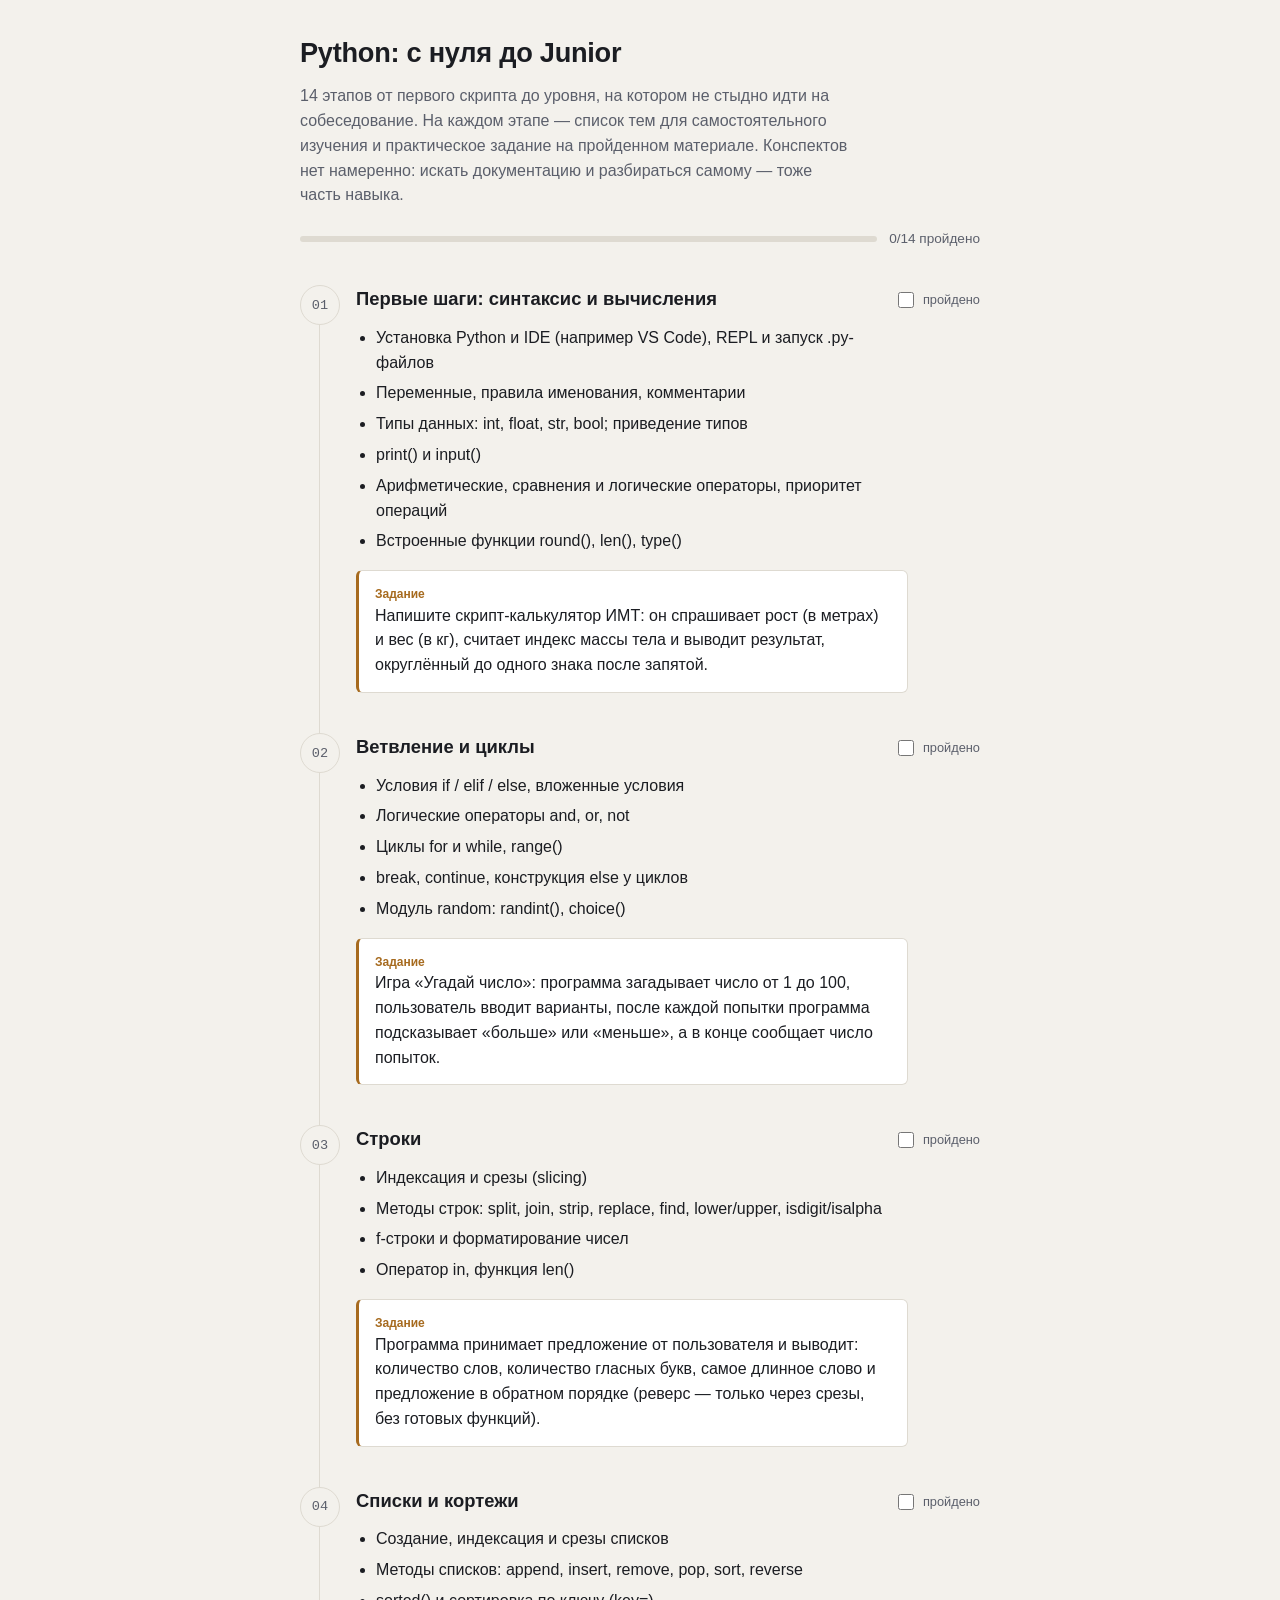
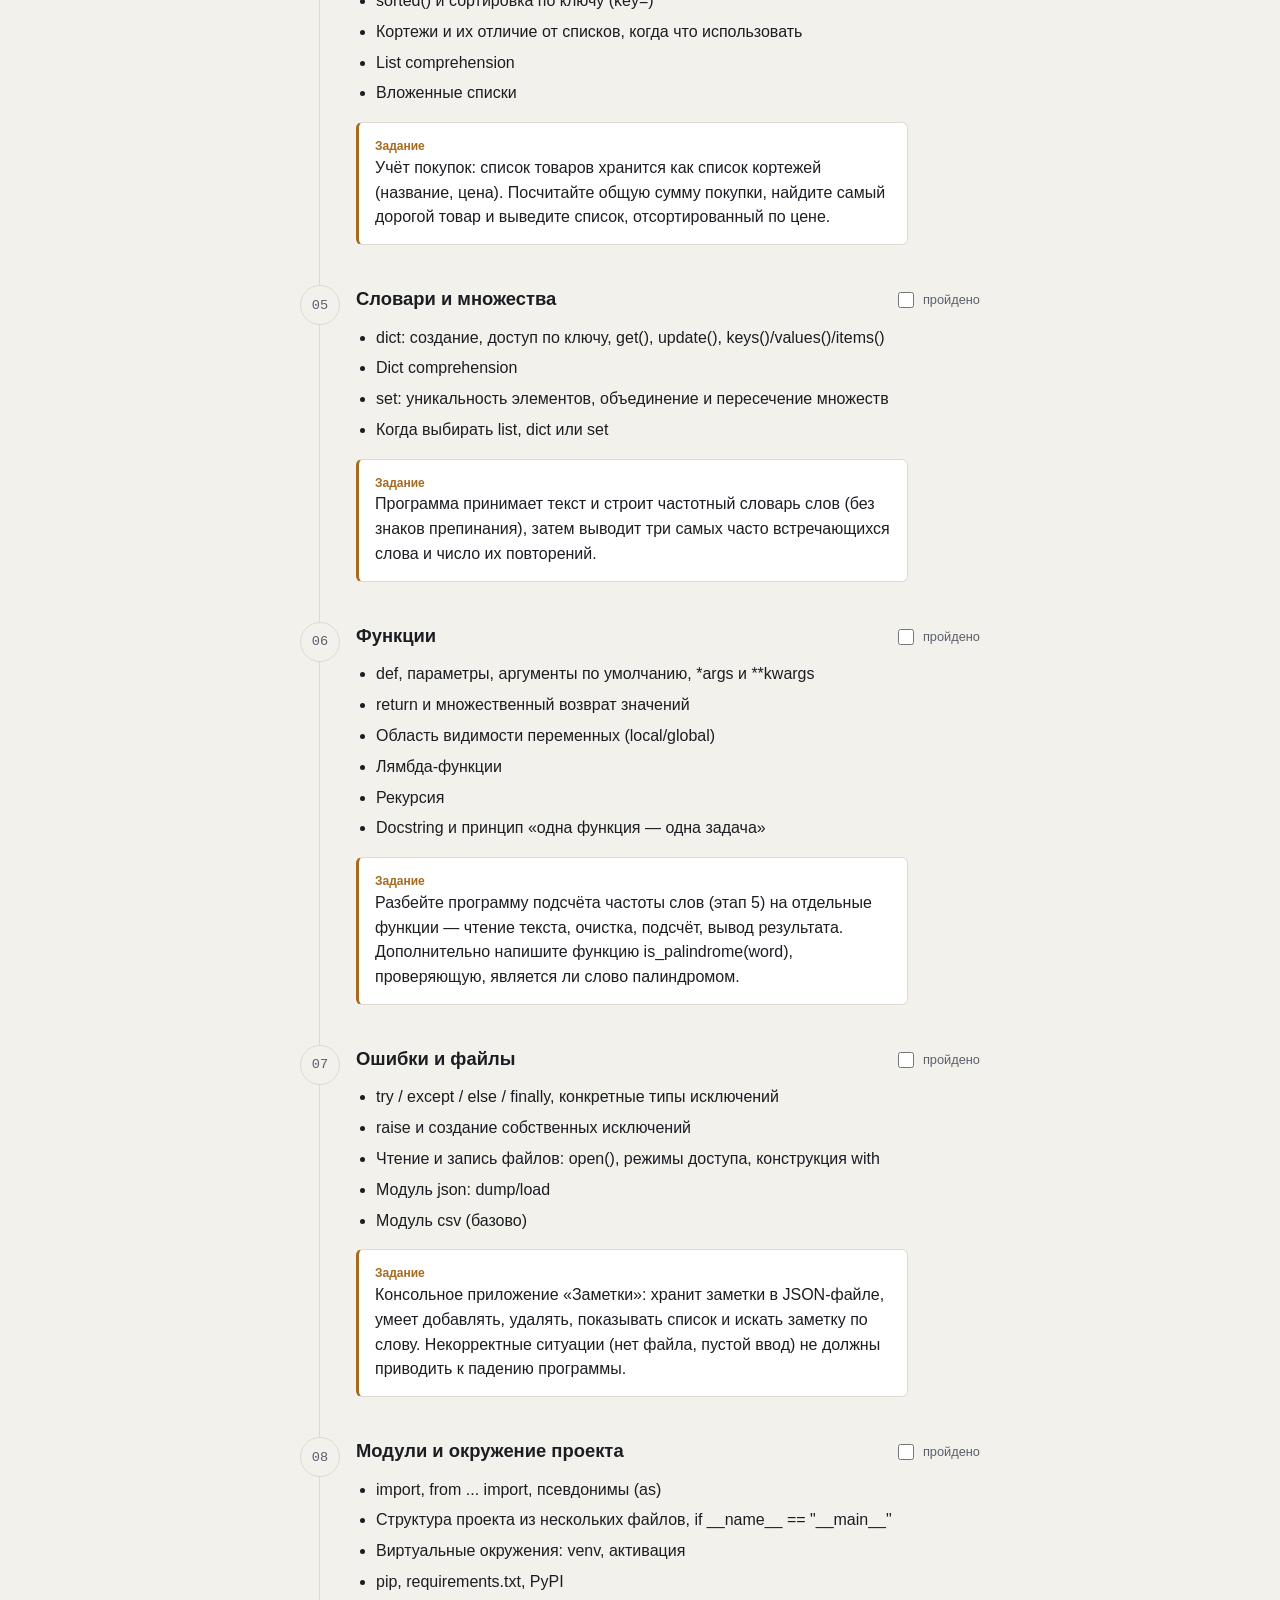
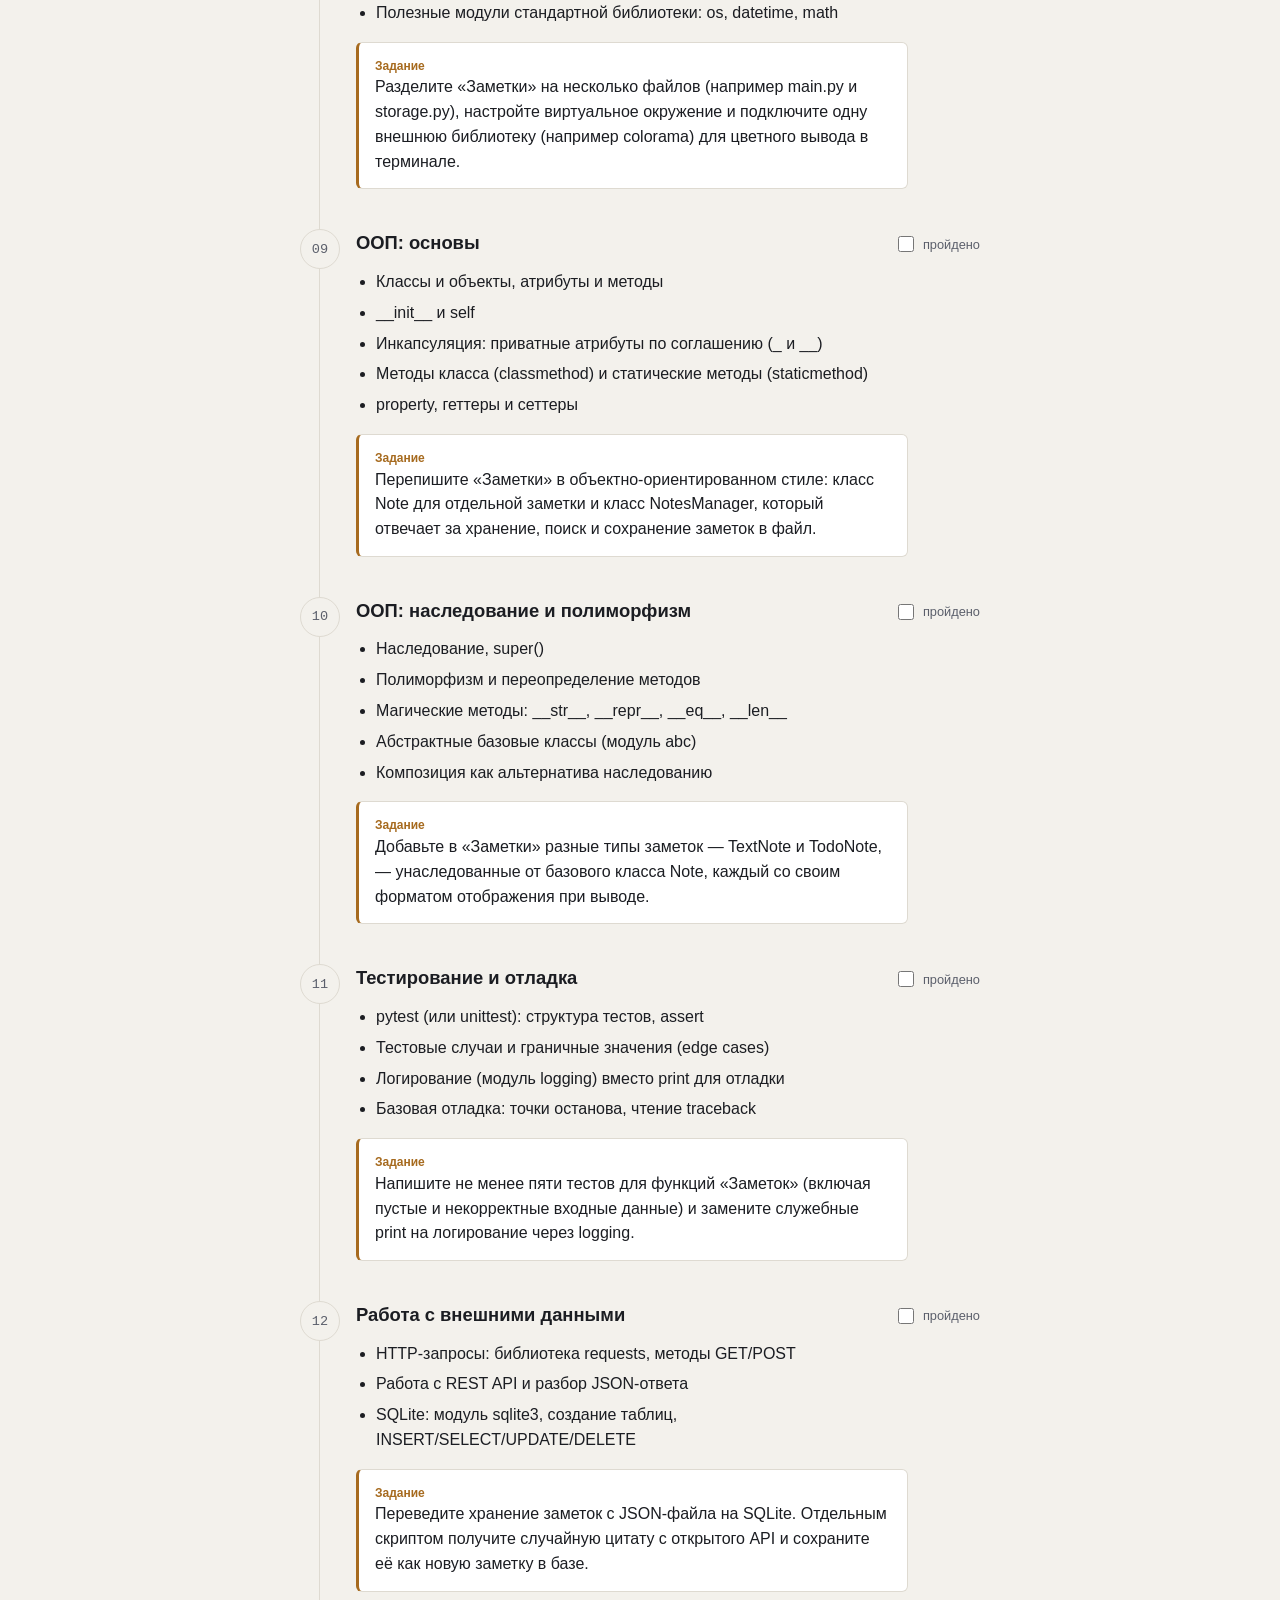
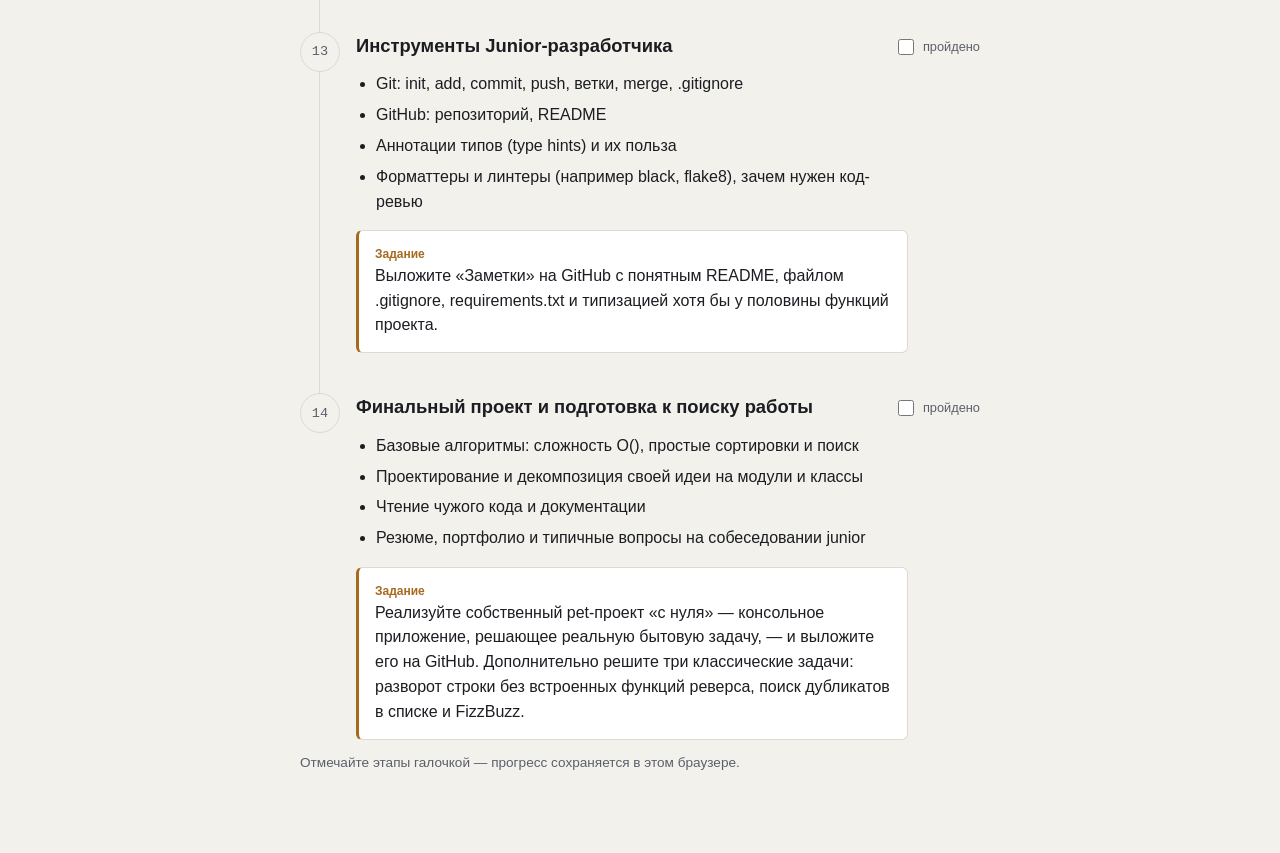
==== py-guidebook.html @ 1c8b83fc "Add files via upload" ====
<!DOCTYPE html>
<html lang="ru">
<head>
<meta charset="UTF-8">
<meta name="viewport" content="width=device-width, initial-scale=1, viewport-fit=cover">
<title>Python: с нуля до Junior</title>
<style>
:root{
  --bg:#F3F1EC;--surface:#FFFFFF;--fg:#1B1D22;--muted:#5B5F6B;--border:#DEDAD1;
  --accent:#1F6F5C;--accent2:#A66A1E;
}
@media (prefers-color-scheme: dark){
  :root:not([data-theme="light"]){
    --bg:#14171C;--surface:#1B1F26;--fg:#E7E5DF;--muted:#9AA0AC;--border:#2B2F38;
    --accent:#4FBDA1;--accent2:#E3B341;
  }
}
:root[data-theme="dark"]{
  --bg:#14171C;--surface:#1B1F26;--fg:#E7E5DF;--muted:#9AA0AC;--border:#2B2F38;
  --accent:#4FBDA1;--accent2:#E3B341;
}
*{box-sizing:border-box}
html{scroll-padding-top:env(safe-area-inset-top,0px)}
:focus-visible{outline:2px solid var(--accent);outline-offset:2px}
body{
  margin:0;background:var(--bg);color:var(--fg);
  font-family:-apple-system,BlinkMacSystemFont,"Segoe UI",Roboto,Helvetica,Arial,sans-serif;
  line-height:1.55;
  padding-top:env(safe-area-inset-top,0px);
  padding-bottom:env(safe-area-inset-bottom,0px);
}
.wrap{max-width:720px;margin:0 auto;padding:32px 20px 80px}
header{margin-bottom:36px}
h1{font-size:1.7rem;font-weight:700;margin:0 0 10px;letter-spacing:-.01em}
.lede{color:var(--muted);margin:0 0 20px;max-width:62ch}
.progress-row{display:flex;align-items:center;gap:12px}
.progress-track{flex:1;height:6px;background:var(--border);border-radius:99px;overflow:hidden}
.progress-fill{height:100%;background:var(--accent);width:0%;transition:width .3s ease}
@media (prefers-reduced-motion: reduce){.progress-fill{transition:none}}
.progress-label{font-size:.85rem;color:var(--muted);white-space:nowrap}
.stage{position:relative;padding-left:56px;padding-bottom:40px}
.stage:last-child{padding-bottom:0}
.stage::before{content:"";position:absolute;left:19px;top:40px;bottom:-4px;width:1px;background:var(--border)}
.stage:last-child::before{display:none}
.stage.done::before{background:var(--accent)}
.num{
  position:absolute;left:0;top:0;width:40px;height:40px;border-radius:50%;
  border:1px solid var(--border);display:flex;align-items:center;justify-content:center;
  font-family:ui-monospace,"SF Mono","Cascadia Code",Menlo,Consolas,monospace;
  font-size:.85rem;color:var(--muted);background:var(--bg);
}
.stage.done .num{border-color:var(--accent);color:var(--accent)}
.stage-head{display:flex;justify-content:space-between;align-items:flex-start;gap:12px;margin-bottom:12px}
h2{font-size:1.15rem;margin:0;font-weight:600}
.check-label{display:flex;align-items:center;gap:6px;font-size:.8rem;color:var(--muted);cursor:pointer;white-space:nowrap;padding-top:4px}
.check-label input{width:16px;height:16px;accent-color:var(--accent);cursor:pointer}
.study{margin:0 0 16px;padding-left:20px;max-width:62ch}
.study li{margin-bottom:6px}
.task{background:var(--surface);border:1px solid var(--border);border-left:3px solid var(--accent2);border-radius:6px;padding:14px 16px;max-width:62ch}
.task-label{font-size:.75rem;color:var(--accent2);font-weight:600;margin:0 0 6px}
.task p{margin:0}
footer{margin-top:12px;color:var(--muted);font-size:.85rem;max-width:62ch}
@media (max-width:480px){
  .wrap{padding:24px 16px 60px}
  .stage{padding-left:48px}
  .num{width:34px;height:34px;font-size:.75rem}
  .stage::before{left:16px}
  .stage-head{flex-direction:column;gap:6px}
}
</style>
</head>
<body>
<div class="wrap">

<header>
<h1>Python: с нуля до Junior</h1>
<p class="lede">14 этапов от первого скрипта до уровня, на котором не стыдно идти на собеседование. На каждом этапе — список тем для самостоятельного изучения и практическое задание на пройденном материале. Конспектов нет намеренно: искать документацию и разбираться самому — тоже часть навыка.</p>
<div class="progress-row">
<div class="progress-track"><div class="progress-fill" id="fill"></div></div>
<span class="progress-label"><span id="count">0</span>/14 пройдено</span>
</div>
</header>

<main id="stages">

<article class="stage" id="stage-1">
<div class="num">01</div>
<div class="stage-head">
<h2>Первые шаги: синтаксис и вычисления</h2>
<label class="check-label"><input type="checkbox" data-stage="1"> пройдено</label>
</div>
<ul class="study">
<li>Установка Python и IDE (например VS Code), REPL и запуск .py-файлов</li>
<li>Переменные, правила именования, комментарии</li>
<li>Типы данных: int, float, str, bool; приведение типов</li>
<li>print() и input()</li>
<li>Арифметические, сравнения и логические операторы, приоритет операций</li>
<li>Встроенные функции round(), len(), type()</li>
</ul>
<div class="task"><p class="task-label">Задание</p>
<p>Напишите скрипт-калькулятор ИМТ: он спрашивает рост (в метрах) и вес (в кг), считает индекс массы тела и выводит результат, округлённый до одного знака после запятой.</p></div>
</article>

<article class="stage" id="stage-2">
<div class="num">02</div>
<div class="stage-head">
<h2>Ветвление и циклы</h2>
<label class="check-label"><input type="checkbox" data-stage="2"> пройдено</label>
</div>
<ul class="study">
<li>Условия if / elif / else, вложенные условия</li>
<li>Логические операторы and, or, not</li>
<li>Циклы for и while, range()</li>
<li>break, continue, конструкция else у циклов</li>
<li>Модуль random: randint(), choice()</li>
</ul>
<div class="task"><p class="task-label">Задание</p>
<p>Игра «Угадай число»: программа загадывает число от 1 до 100, пользователь вводит варианты, после каждой попытки программа подсказывает «больше» или «меньше», а в конце сообщает число попыток.</p></div>
</article>

<article class="stage" id="stage-3">
<div class="num">03</div>
<div class="stage-head">
<h2>Строки</h2>
<label class="check-label"><input type="checkbox" data-stage="3"> пройдено</label>
</div>
<ul class="study">
<li>Индексация и срезы (slicing)</li>
<li>Методы строк: split, join, strip, replace, find, lower/upper, isdigit/isalpha</li>
<li>f-строки и форматирование чисел</li>
<li>Оператор in, функция len()</li>
</ul>
<div class="task"><p class="task-label">Задание</p>
<p>Программа принимает предложение от пользователя и выводит: количество слов, количество гласных букв, самое длинное слово и предложение в обратном порядке (реверс — только через срезы, без готовых функций).</p></div>
</article>

<article class="stage" id="stage-4">
<div class="num">04</div>
<div class="stage-head">
<h2>Списки и кортежи</h2>
<label class="check-label"><input type="checkbox" data-stage="4"> пройдено</label>
</div>
<ul class="study">
<li>Создание, индексация и срезы списков</li>
<li>Методы списков: append, insert, remove, pop, sort, reverse</li>
<li>sorted() и сортировка по ключу (key=)</li>
<li>Кортежи и их отличие от списков, когда что использовать</li>
<li>List comprehension</li>
<li>Вложенные списки</li>
</ul>
<div class="task"><p class="task-label">Задание</p>
<p>Учёт покупок: список товаров хранится как список кортежей (название, цена). Посчитайте общую сумму покупки, найдите самый дорогой товар и выведите список, отсортированный по цене.</p></div>
</article>

<article class="stage" id="stage-5">
<div class="num">05</div>
<div class="stage-head">
<h2>Словари и множества</h2>
<label class="check-label"><input type="checkbox" data-stage="5"> пройдено</label>
</div>
<ul class="study">
<li>dict: создание, доступ по ключу, get(), update(), keys()/values()/items()</li>
<li>Dict comprehension</li>
<li>set: уникальность элементов, объединение и пересечение множеств</li>
<li>Когда выбирать list, dict или set</li>
</ul>
<div class="task"><p class="task-label">Задание</p>
<p>Программа принимает текст и строит частотный словарь слов (без знаков препинания), затем выводит три самых часто встречающихся слова и число их повторений.</p></div>
</article>

<article class="stage" id="stage-6">
<div class="num">06</div>
<div class="stage-head">
<h2>Функции</h2>
<label class="check-label"><input type="checkbox" data-stage="6"> пройдено</label>
</div>
<ul class="study">
<li>def, параметры, аргументы по умолчанию, *args и **kwargs</li>
<li>return и множественный возврат значений</li>
<li>Область видимости переменных (local/global)</li>
<li>Лямбда-функции</li>
<li>Рекурсия</li>
<li>Docstring и принцип «одна функция — одна задача»</li>
</ul>
<div class="task"><p class="task-label">Задание</p>
<p>Разбейте программу подсчёта частоты слов (этап 5) на отдельные функции — чтение текста, очистка, подсчёт, вывод результата. Дополнительно напишите функцию is_palindrome(word), проверяющую, является ли слово палиндромом.</p></div>
</article>

<article class="stage" id="stage-7">
<div class="num">07</div>
<div class="stage-head">
<h2>Ошибки и файлы</h2>
<label class="check-label"><input type="checkbox" data-stage="7"> пройдено</label>
</div>
<ul class="study">
<li>try / except / else / finally, конкретные типы исключений</li>
<li>raise и создание собственных исключений</li>
<li>Чтение и запись файлов: open(), режимы доступа, конструкция with</li>
<li>Модуль json: dump/load</li>
<li>Модуль csv (базово)</li>
</ul>
<div class="task"><p class="task-label">Задание</p>
<p>Консольное приложение «Заметки»: хранит заметки в JSON-файле, умеет добавлять, удалять, показывать список и искать заметку по слову. Некорректные ситуации (нет файла, пустой ввод) не должны приводить к падению программы.</p></div>
</article>

<article class="stage" id="stage-8">
<div class="num">08</div>
<div class="stage-head">
<h2>Модули и окружение проекта</h2>
<label class="check-label"><input type="checkbox" data-stage="8"> пройдено</label>
</div>
<ul class="study">
<li>import, from ... import, псевдонимы (as)</li>
<li>Структура проекта из нескольких файлов, if __name__ == "__main__"</li>
<li>Виртуальные окружения: venv, активация</li>
<li>pip, requirements.txt, PyPI</li>
<li>Полезные модули стандартной библиотеки: os, datetime, math</li>
</ul>
<div class="task"><p class="task-label">Задание</p>
<p>Разделите «Заметки» на несколько файлов (например main.py и storage.py), настройте виртуальное окружение и подключите одну внешнюю библиотеку (например colorama) для цветного вывода в терминале.</p></div>
</article>

<article class="stage" id="stage-9">
<div class="num">09</div>
<div class="stage-head">
<h2>ООП: основы</h2>
<label class="check-label"><input type="checkbox" data-stage="9"> пройдено</label>
</div>
<ul class="study">
<li>Классы и объекты, атрибуты и методы</li>
<li>__init__ и self</li>
<li>Инкапсуляция: приватные атрибуты по соглашению (_ и __)</li>
<li>Методы класса (classmethod) и статические методы (staticmethod)</li>
<li>property, геттеры и сеттеры</li>
</ul>
<div class="task"><p class="task-label">Задание</p>
<p>Перепишите «Заметки» в объектно-ориентированном стиле: класс Note для отдельной заметки и класс NotesManager, который отвечает за хранение, поиск и сохранение заметок в файл.</p></div>
</article>

<article class="stage" id="stage-10">
<div class="num">10</div>
<div class="stage-head">
<h2>ООП: наследование и полиморфизм</h2>
<label class="check-label"><input type="checkbox" data-stage="10"> пройдено</label>
</div>
<ul class="study">
<li>Наследование, super()</li>
<li>Полиморфизм и переопределение методов</li>
<li>Магические методы: __str__, __repr__, __eq__, __len__</li>
<li>Абстрактные базовые классы (модуль abc)</li>
<li>Композиция как альтернатива наследованию</li>
</ul>
<div class="task"><p class="task-label">Задание</p>
<p>Добавьте в «Заметки» разные типы заметок — TextNote и TodoNote, — унаследованные от базового класса Note, каждый со своим форматом отображения при выводе.</p></div>
</article>

<article class="stage" id="stage-11">
<div class="num">11</div>
<div class="stage-head">
<h2>Тестирование и отладка</h2>
<label class="check-label"><input type="checkbox" data-stage="11"> пройдено</label>
</div>
<ul class="study">
<li>pytest (или unittest): структура тестов, assert</li>
<li>Тестовые случаи и граничные значения (edge cases)</li>
<li>Логирование (модуль logging) вместо print для отладки</li>
<li>Базовая отладка: точки останова, чтение traceback</li>
</ul>
<div class="task"><p class="task-label">Задание</p>
<p>Напишите не менее пяти тестов для функций «Заметок» (включая пустые и некорректные входные данные) и замените служебные print на логирование через logging.</p></div>
</article>

<article class="stage" id="stage-12">
<div class="num">12</div>
<div class="stage-head">
<h2>Работа с внешними данными</h2>
<label class="check-label"><input type="checkbox" data-stage="12"> пройдено</label>
</div>
<ul class="study">
<li>HTTP-запросы: библиотека requests, методы GET/POST</li>
<li>Работа с REST API и разбор JSON-ответа</li>
<li>SQLite: модуль sqlite3, создание таблиц, INSERT/SELECT/UPDATE/DELETE</li>
</ul>
<div class="task"><p class="task-label">Задание</p>
<p>Переведите хранение заметок с JSON-файла на SQLite. Отдельным скриптом получите случайную цитату с открытого API и сохраните её как новую заметку в базе.</p></div>
</article>

<article class="stage" id="stage-13">
<div class="num">13</div>
<div class="stage-head">
<h2>Инструменты Junior-разработчика</h2>
<label class="check-label"><input type="checkbox" data-stage="13"> пройдено</label>
</div>
<ul class="study">
<li>Git: init, add, commit, push, ветки, merge, .gitignore</li>
<li>GitHub: репозиторий, README</li>
<li>Аннотации типов (type hints) и их польза</li>
<li>Форматтеры и линтеры (например black, flake8), зачем нужен код-ревью</li>
</ul>
<div class="task"><p class="task-label">Задание</p>
<p>Выложите «Заметки» на GitHub с понятным README, файлом .gitignore, requirements.txt и типизацией хотя бы у половины функций проекта.</p></div>
</article>

<article class="stage" id="stage-14">
<div class="num">14</div>
<div class="stage-head">
<h2>Финальный проект и подготовка к поиску работы</h2>
<label class="check-label"><input type="checkbox" data-stage="14"> пройдено</label>
</div>
<ul class="study">
<li>Базовые алгоритмы: сложность O(), простые сортировки и поиск</li>
<li>Проектирование и декомпозиция своей идеи на модули и классы</li>
<li>Чтение чужого кода и документации</li>
<li>Резюме, портфолио и типичные вопросы на собеседовании junior</li>
</ul>
<div class="task"><p class="task-label">Задание</p>
<p>Реализуйте собственный pet-проект «с нуля» — консольное приложение, решающее реальную бытовую задачу, — и выложите его на GitHub. Дополнительно решите три классические задачи: разворот строки без встроенных функций реверса, поиск дубликатов в списке и FizzBuzz.</p></div>
</article>

</main>

<footer>Отмечайте этапы галочкой — прогресс сохраняется в этом браузере.</footer>
</div>

<script>
(function(){
  var KEY='py-guide-progress';
  var state={};
  try{state=JSON.parse(localStorage.getItem(KEY))||{}}catch(e){state={}}
  var boxes=document.querySelectorAll('.stage input[type=checkbox]');
  function update(){
    var n=0;
    boxes.forEach(function(b){if(b.checked)n++});
    document.getElementById('count').textContent=n;
    document.getElementById('fill').style.width=(n/boxes.length*100)+'%';
  }
  boxes.forEach(function(b){
    var id=b.dataset.stage;
    b.checked=!!state[id];
    b.closest('.stage').classList.toggle('done',b.checked);
    b.addEventListener('change',function(){
      state[id]=b.checked;
      try{localStorage.setItem(KEY,JSON.stringify(state))}catch(e){}
      b.closest('.stage').classList.toggle('done',b.checked);
      update();
    });
  });
  update();
})();
</script>
</body>
</html>
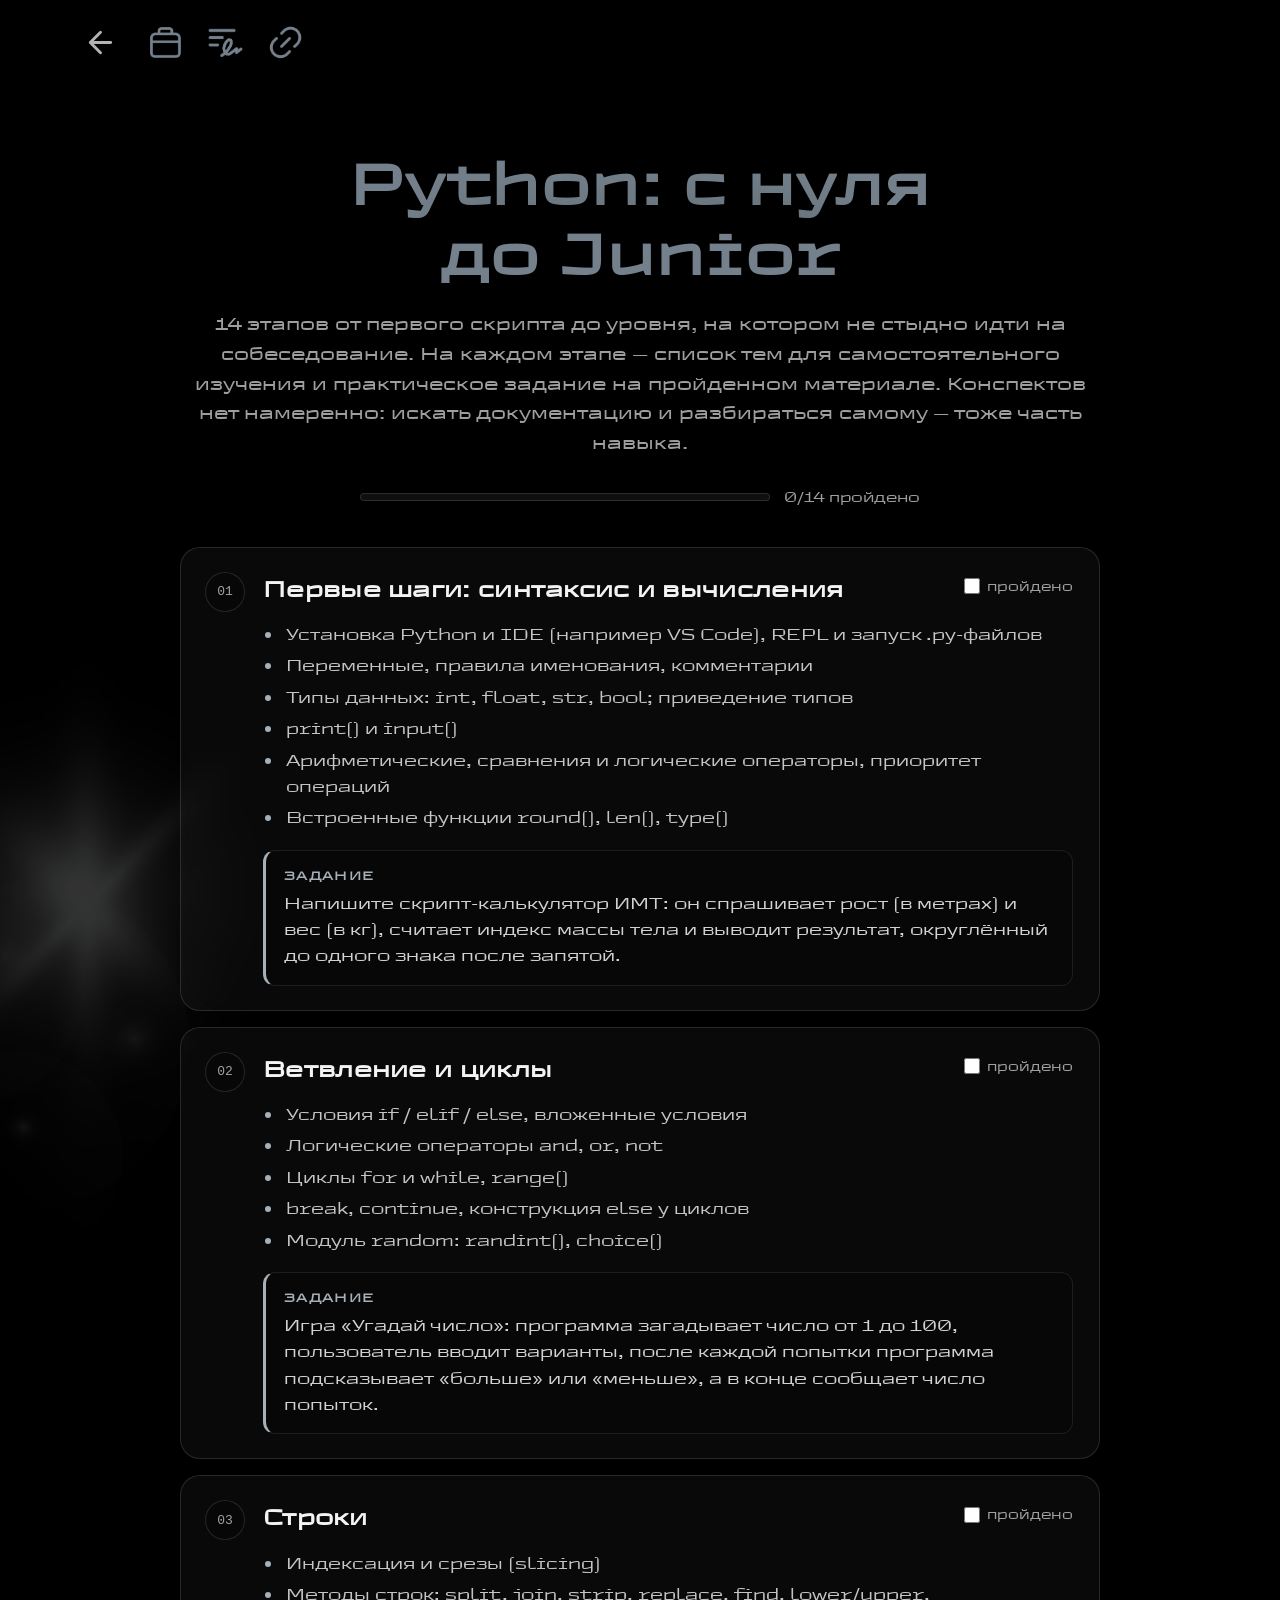
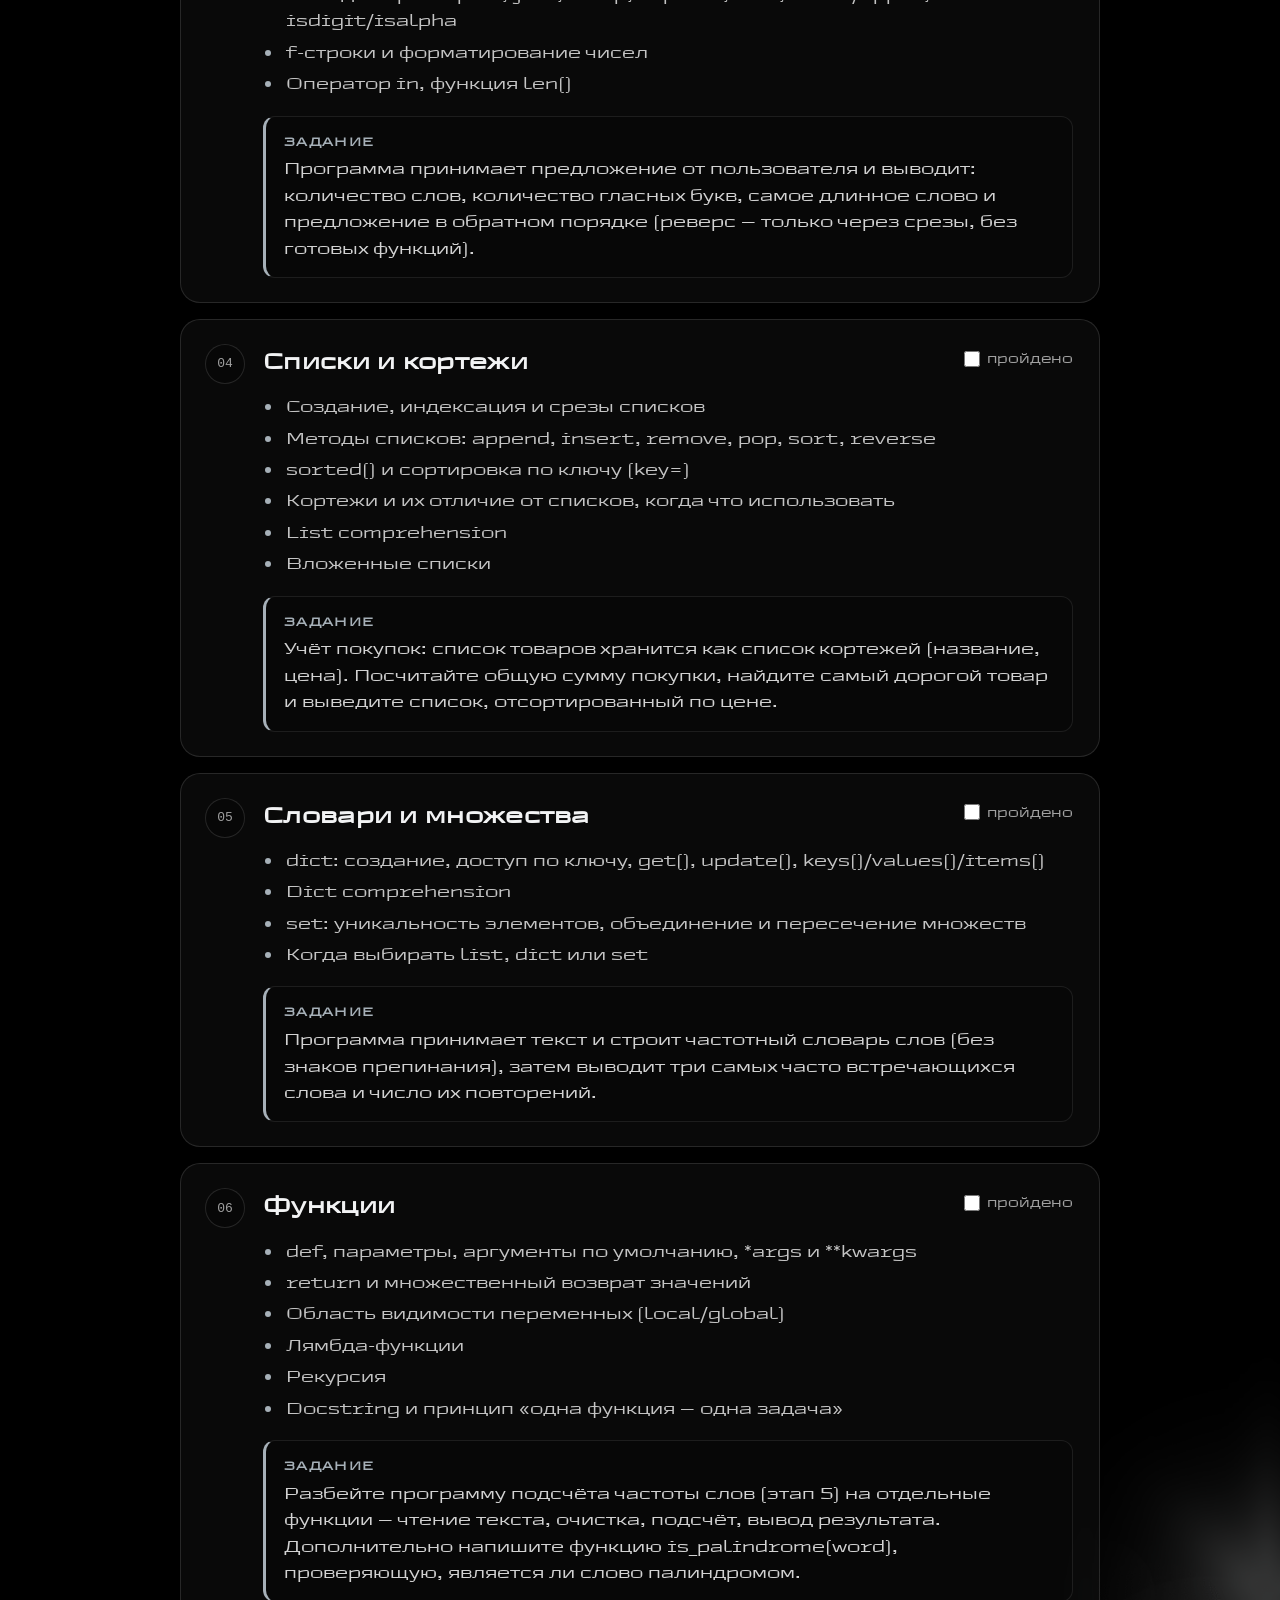
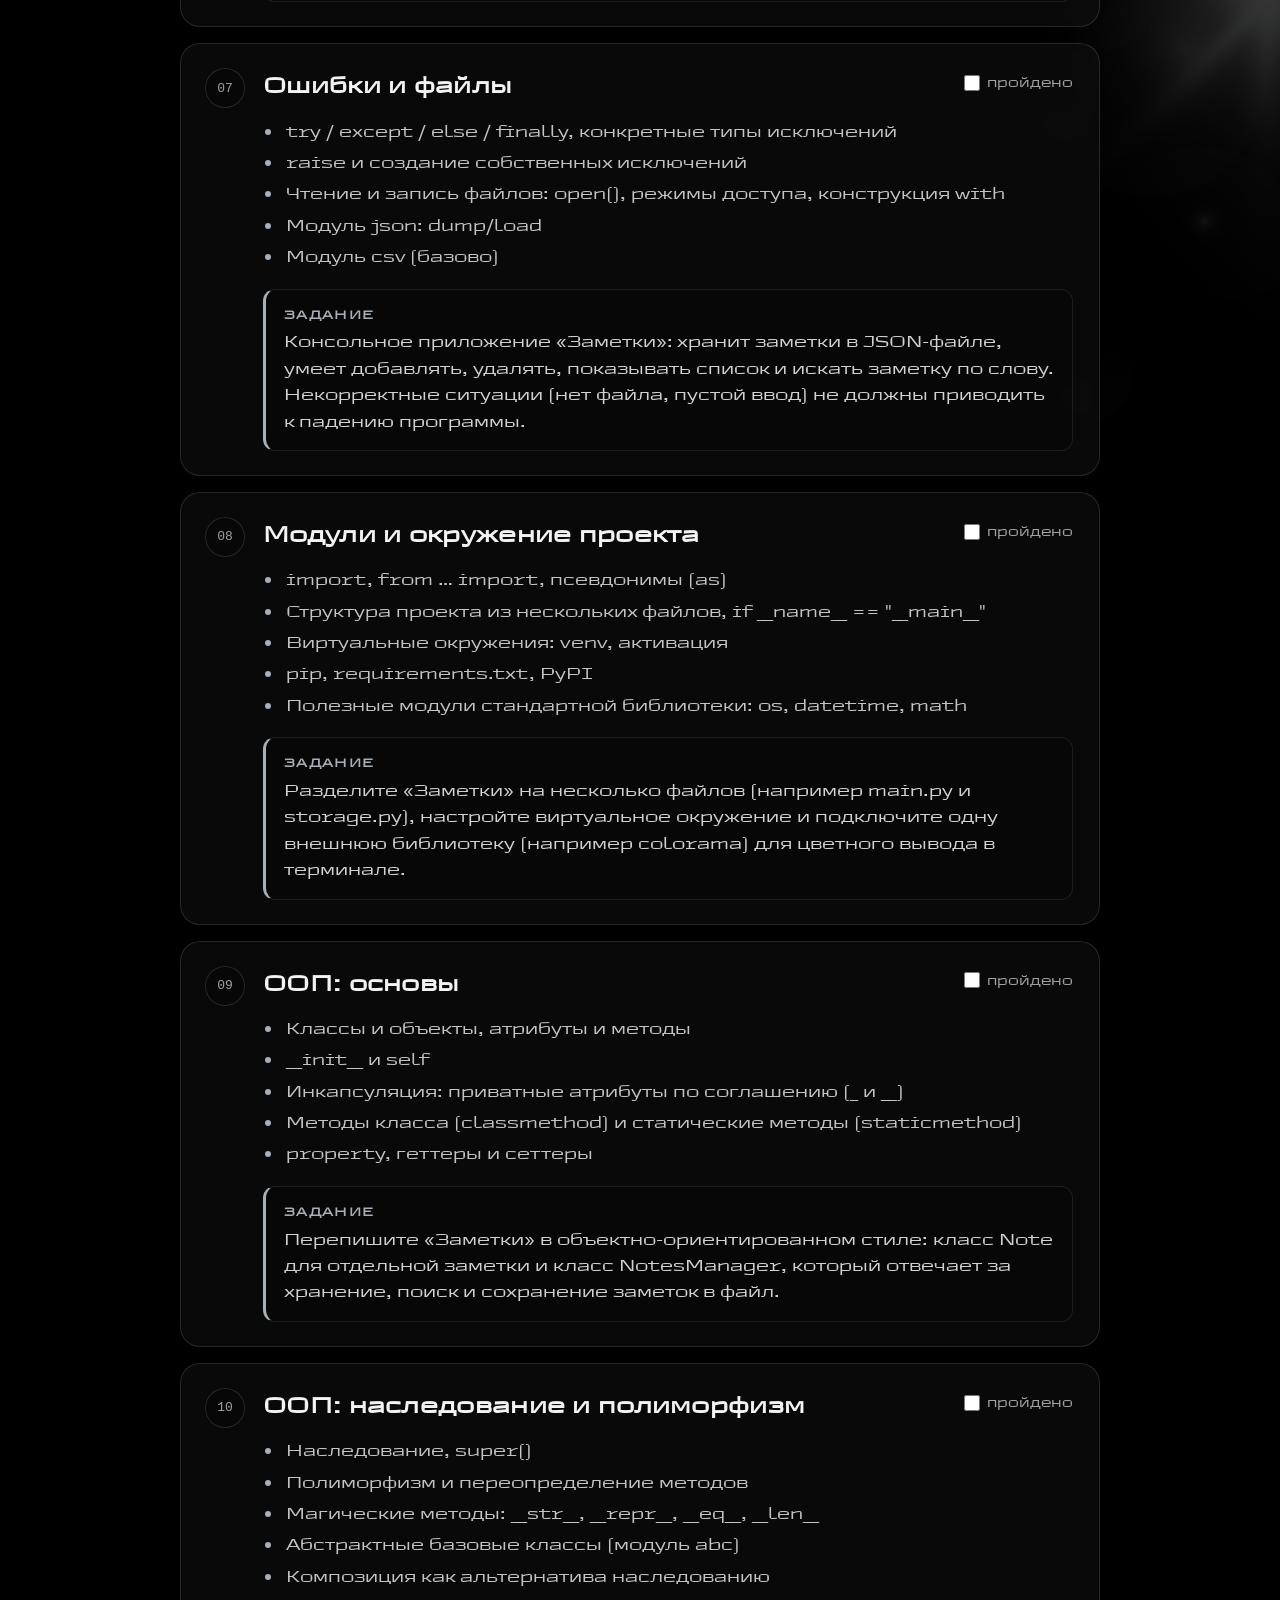
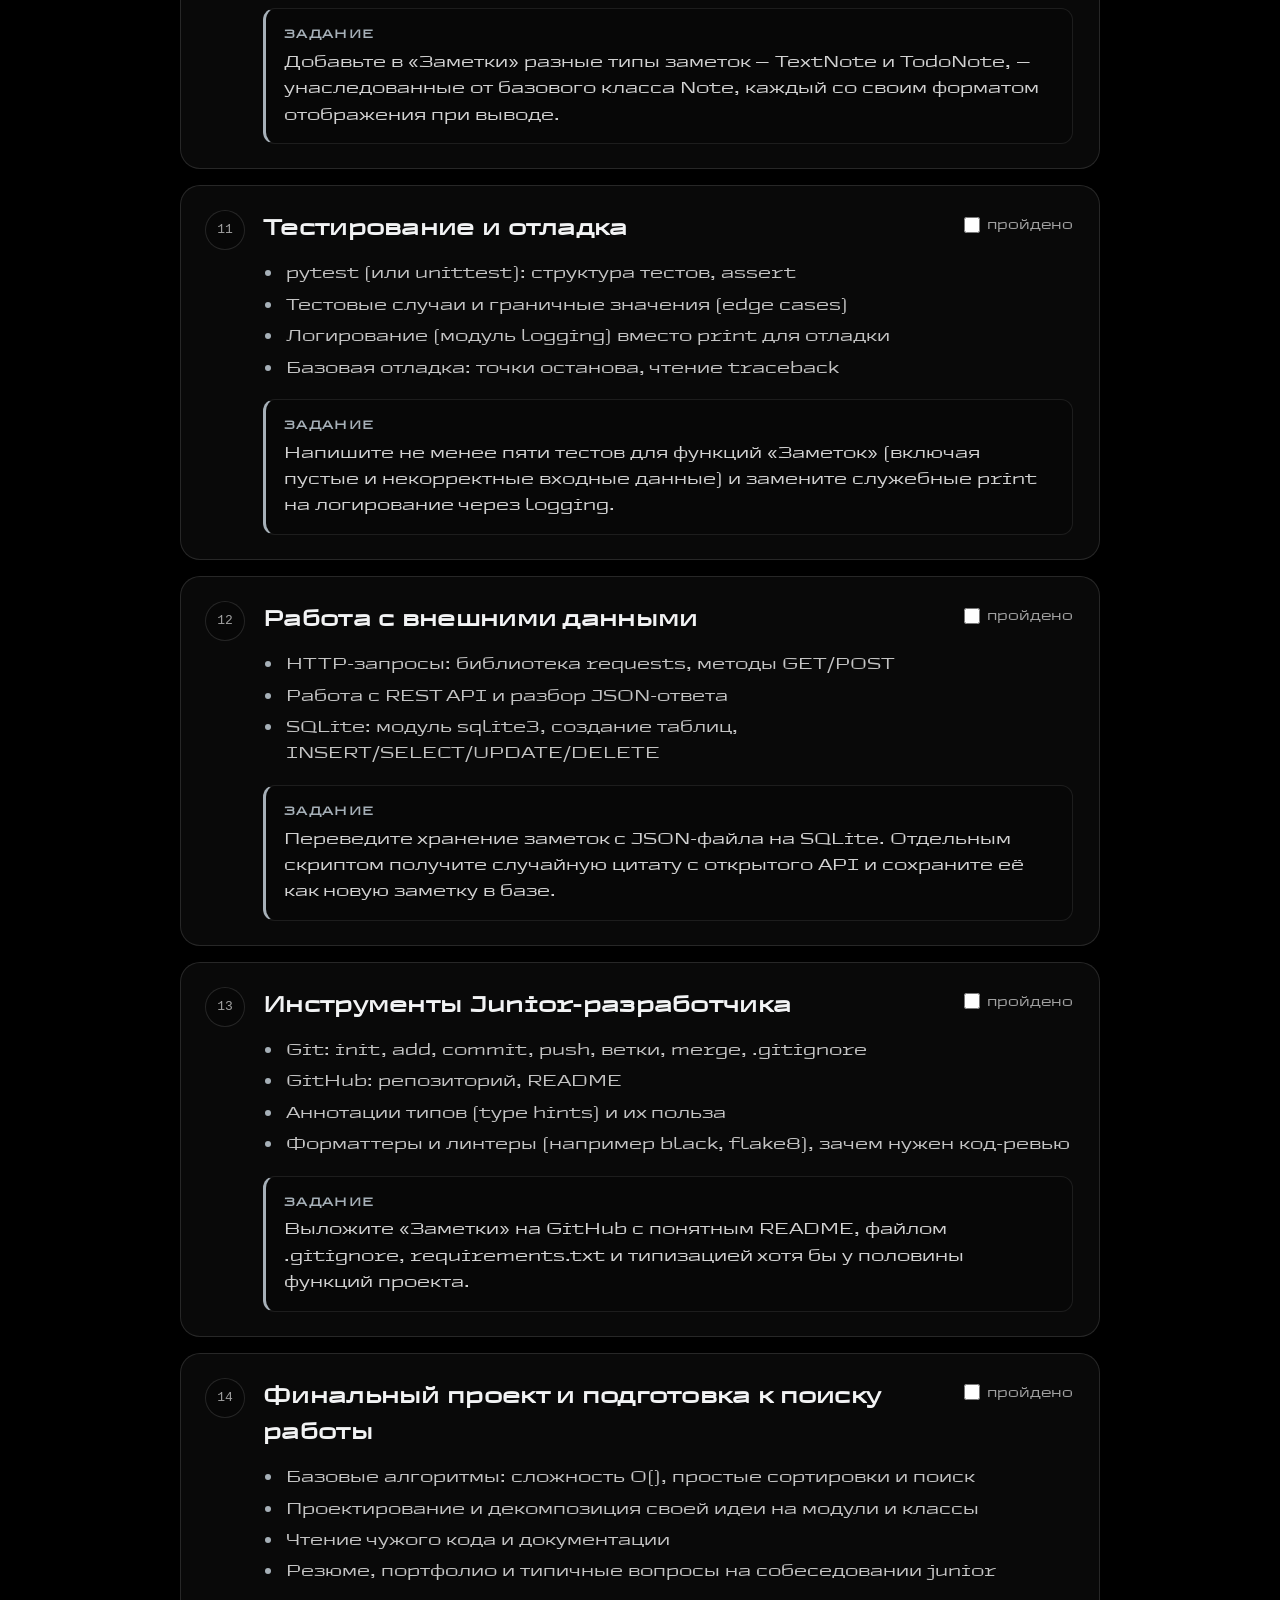
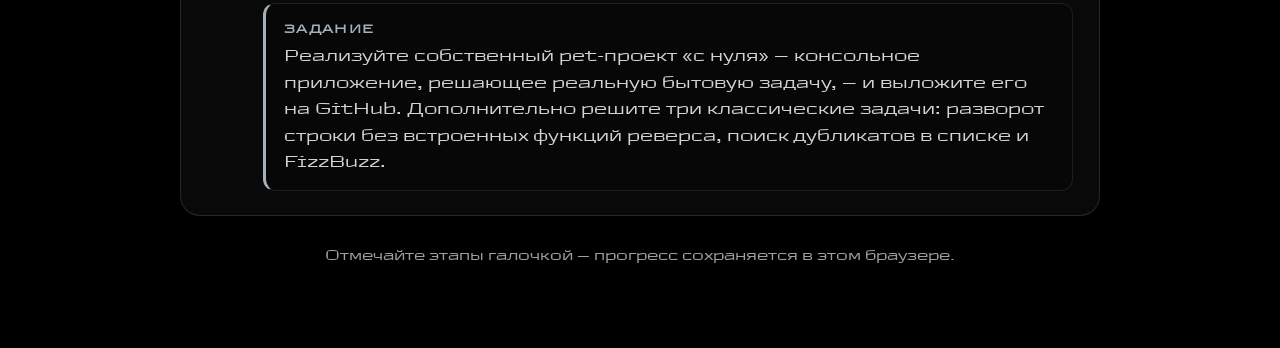
==== commit 8fbd2aa6: "UPDATEEEEEEEEEEEE YAPPYYY" ====
--- a/py-guidebook.html
+++ b/py-guidebook.html
@@ -3,77 +3,282 @@
 <head>
 <meta charset="UTF-8">
 <meta name="viewport" content="width=device-width, initial-scale=1, viewport-fit=cover">
+<meta name="description" content="Пошаговый план изучения Python от первых скриптов до уровня Junior.">
+<link rel="icon" href="./materials/images/icon.png" type="image/png">
+<link rel="stylesheet" href="./style.css?v=10">
 <title>Python: с нуля до Junior</title>
 <style>
-:root{
-  --bg:#F3F1EC;--surface:#FFFFFF;--fg:#1B1D22;--muted:#5B5F6B;--border:#DEDAD1;
-  --accent:#1F6F5C;--accent2:#A66A1E;
-}
-@media (prefers-color-scheme: dark){
-  :root:not([data-theme="light"]){
-    --bg:#14171C;--surface:#1B1F26;--fg:#E7E5DF;--muted:#9AA0AC;--border:#2B2F38;
-    --accent:#4FBDA1;--accent2:#E3B341;
-  }
-}
-:root[data-theme="dark"]{
-  --bg:#14171C;--surface:#1B1F26;--fg:#E7E5DF;--muted:#9AA0AC;--border:#2B2F38;
-  --accent:#4FBDA1;--accent2:#E3B341;
-}
-*{box-sizing:border-box}
-html{scroll-padding-top:env(safe-area-inset-top,0px)}
-:focus-visible{outline:2px solid var(--accent);outline-offset:2px}
-body{
-  margin:0;background:var(--bg);color:var(--fg);
-  font-family:-apple-system,BlinkMacSystemFont,"Segoe UI",Roboto,Helvetica,Arial,sans-serif;
-  line-height:1.55;
-  padding-top:env(safe-area-inset-top,0px);
-  padding-bottom:env(safe-area-inset-bottom,0px);
-}
-.wrap{max-width:720px;margin:0 auto;padding:32px 20px 80px}
-header{margin-bottom:36px}
-h1{font-size:1.7rem;font-weight:700;margin:0 0 10px;letter-spacing:-.01em}
-.lede{color:var(--muted);margin:0 0 20px;max-width:62ch}
-.progress-row{display:flex;align-items:center;gap:12px}
-.progress-track{flex:1;height:6px;background:var(--border);border-radius:99px;overflow:hidden}
-.progress-fill{height:100%;background:var(--accent);width:0%;transition:width .3s ease}
-@media (prefers-reduced-motion: reduce){.progress-fill{transition:none}}
-.progress-label{font-size:.85rem;color:var(--muted);white-space:nowrap}
-.stage{position:relative;padding-left:56px;padding-bottom:40px}
-.stage:last-child{padding-bottom:0}
-.stage::before{content:"";position:absolute;left:19px;top:40px;bottom:-4px;width:1px;background:var(--border)}
-.stage:last-child::before{display:none}
-.stage.done::before{background:var(--accent)}
-.num{
-  position:absolute;left:0;top:0;width:40px;height:40px;border-radius:50%;
-  border:1px solid var(--border);display:flex;align-items:center;justify-content:center;
-  font-family:ui-monospace,"SF Mono","Cascadia Code",Menlo,Consolas,monospace;
-  font-size:.85rem;color:var(--muted);background:var(--bg);
-}
-.stage.done .num{border-color:var(--accent);color:var(--accent)}
-.stage-head{display:flex;justify-content:space-between;align-items:flex-start;gap:12px;margin-bottom:12px}
-h2{font-size:1.15rem;margin:0;font-weight:600}
-.check-label{display:flex;align-items:center;gap:6px;font-size:.8rem;color:var(--muted);cursor:pointer;white-space:nowrap;padding-top:4px}
-.check-label input{width:16px;height:16px;accent-color:var(--accent);cursor:pointer}
-.study{margin:0 0 16px;padding-left:20px;max-width:62ch}
-.study li{margin-bottom:6px}
-.task{background:var(--surface);border:1px solid var(--border);border-left:3px solid var(--accent2);border-radius:6px;padding:14px 16px;max-width:62ch}
-.task-label{font-size:.75rem;color:var(--accent2);font-weight:600;margin:0 0 6px}
-.task p{margin:0}
-footer{margin-top:12px;color:var(--muted);font-size:.85rem;max-width:62ch}
-@media (max-width:480px){
-  .wrap{padding:24px 16px 60px}
-  .stage{padding-left:48px}
-  .num{width:34px;height:34px;font-size:.75rem}
-  .stage::before{left:16px}
-  .stage-head{flex-direction:column;gap:6px}
+.guidebook-page {
+  --guidebook-accent: #a6b0b8;
+  --guidebook-border: rgba(255, 255, 255, 0.12);
+  --guidebook-surface: rgba(255, 255, 255, 0.035);
+  --guidebook-muted: rgba(255, 255, 255, 0.62);
+  color: #d9dde0;
+  line-height: 1.65;
+}
+.guidebook-page :focus-visible {
+  outline: 2px solid var(--guidebook-accent);
+  outline-offset: 3px;
+}
+.guidebook-page .guidebook-container {
+  align-items: stretch;
+  padding: 150px max(5vw, 24px) 80px;
+}
+.guidebook-page .guidebook-flare {
+  position: absolute;
+  z-index: 0;
+  width: min(44vw, 560px);
+  opacity: 0.2;
+  pointer-events: none;
+}
+.guidebook-page .guidebook-flare-one {
+  top: 9%;
+  left: -16%;
+}
+.guidebook-page .guidebook-flare-two {
+  top: 43%;
+  right: -20%;
+}
+.guidebook-page .guidebook-content {
+  position: relative;
+  z-index: 1;
+  width: min(100%, 920px);
+  margin: 0 auto;
+}
+.guidebook-page .guidebook-header {
+  position: relative;
+  z-index: auto;
+  display: block;
+  height: auto;
+  padding: 0;
+  margin: 0 0 38px;
+  border: 0;
+  background: none;
+  backdrop-filter: none;
+  -webkit-backdrop-filter: none;
+  text-align: center;
+}
+.guidebook-page .guidebook-title {
+  margin: 0 0 20px;
+  font-size: clamp(30px, 5vw, 58px);
+  line-height: 1.2;
+  letter-spacing: 2px;
+  text-transform: none;
+  text-wrap: balance;
+}
+.guidebook-page .lede {
+  max-width: 70ch;
+  margin: 0 auto 28px;
+  color: var(--guidebook-muted);
+  font-size: clamp(15px, 1.8vw, 18px);
+}
+.guidebook-page .progress-row {
+  display: flex;
+  align-items: center;
+  gap: 14px;
+  max-width: 560px;
+  margin: 0 auto;
+}
+.guidebook-page .progress-track {
+  height: 8px;
+  flex: 1;
+  overflow: hidden;
+  border: 1px solid var(--guidebook-border);
+  border-radius: 99px;
+  background: rgba(255, 255, 255, 0.06);
+}
+.guidebook-page .progress-fill {
+  width: 0%;
+  height: 100%;
+  border-radius: inherit;
+  background: var(--guidebook-accent);
+  box-shadow: 0 0 16px rgba(166, 176, 184, 0.5);
+  transition: width 0.3s ease;
+}
+.guidebook-page .progress-label {
+  color: var(--guidebook-muted);
+  font-size: 14px;
+  white-space: nowrap;
+}
+.guidebook-page #stages {
+  display: grid;
+  grid-template-columns: minmax(0, 1fr);
+  gap: 16px;
+}
+.guidebook-page .stage {
+  position: relative;
+  min-width: 0;
+  padding: 24px 26px 24px 82px;
+  border: 1px solid var(--guidebook-border);
+  border-radius: 20px;
+  background: var(--guidebook-surface);
+  backdrop-filter: blur(12px);
+  -webkit-backdrop-filter: blur(12px);
+  transition: border-color 0.25s ease, background 0.25s ease;
+}
+.guidebook-page .stage.done {
+  border-color: rgba(166, 176, 184, 0.38);
+  background: rgba(116, 128, 139, 0.09);
+}
+.guidebook-page .num {
+  position: absolute;
+  top: 24px;
+  left: 24px;
+  display: flex;
+  width: 40px;
+  height: 40px;
+  align-items: center;
+  justify-content: center;
+  border: 1px solid var(--guidebook-border);
+  border-radius: 50%;
+  color: var(--guidebook-muted);
+  font-family: ui-monospace, "SF Mono", Consolas, monospace;
+  font-size: 13px;
+  background: rgba(0, 0, 0, 0.22);
+}
+.guidebook-page .stage.done .num {
+  border-color: var(--guidebook-accent);
+  color: #fff;
+}
+.guidebook-page .stage-head {
+  display: flex;
+  justify-content: space-between;
+  align-items: flex-start;
+  gap: 16px;
+  margin-bottom: 14px;
+}
+.guidebook-page .stage h2 {
+  margin: 0;
+  color: #f2f3f4;
+  font-size: clamp(18px, 2.2vw, 22px);
+  font-weight: 600;
+  letter-spacing: 0.3px;
+  text-transform: none;
+}
+.guidebook-page .check-label {
+  display: flex;
+  align-items: center;
+  gap: 7px;
+  padding-top: 4px;
+  color: var(--guidebook-muted);
+  font-size: 13px;
+  cursor: pointer;
+  white-space: nowrap;
+}
+.guidebook-page .check-label input {
+  width: 16px;
+  height: 16px;
+  margin: 0;
+  accent-color: var(--guidebook-accent);
+  cursor: pointer;
+}
+.guidebook-page .study {
+  max-width: 75ch;
+  margin: 0 0 18px;
+  padding-left: 20px;
+  color: rgba(255, 255, 255, 0.76);
+}
+.guidebook-page .study li {
+  margin-bottom: 5px;
+  padding-left: 3px;
+}
+.guidebook-page .study li::marker {
+  color: var(--guidebook-accent);
+}
+.guidebook-page .task {
+  max-width: 78ch;
+  padding: 15px 18px;
+  border: 1px solid rgba(255, 255, 255, 0.09);
+  border-left: 3px solid var(--guidebook-accent);
+  border-radius: 12px;
+  background: rgba(0, 0, 0, 0.2);
+}
+.guidebook-page .task-label {
+  margin: 0 0 5px;
+  color: var(--guidebook-accent);
+  font-size: 12px;
+  font-weight: 700;
+  letter-spacing: 1.3px;
+  text-transform: uppercase;
+}
+.guidebook-page .task p:last-child {
+  margin: 0;
+  color: rgba(255, 255, 255, 0.82);
+}
+.guidebook-page .guidebook-footer {
+  max-width: 78ch;
+  margin: 28px auto 0;
+  color: var(--guidebook-muted);
+  font-size: 14px;
+  text-align: center;
+}
+@media (prefers-reduced-motion: reduce) {
+  .guidebook-page .progress-fill,
+  .guidebook-page .stage {
+    transition: none;
+  }
+}
+@media (max-width: 480px) {
+  .guidebook-page .guidebook-container {
+    padding: 120px 16px 56px;
+  }
+  .guidebook-page .guidebook-header {
+    margin-bottom: 28px;
+  }
+  .guidebook-page .stage {
+    padding: 20px 17px 20px 62px;
+    border-radius: 16px;
+  }
+  .guidebook-page .num {
+    top: 19px;
+    left: 15px;
+    width: 34px;
+    height: 34px;
+    font-size: 12px;
+  }
+  .guidebook-page .stage-head {
+    flex-direction: column;
+    gap: 7px;
+  }
+  .guidebook-page .task {
+    padding: 13px 14px;
+  }
+}
+@media (max-width: 600px) {
+  .guidebook-page .guidebook-flare {
+    width: 75vw;
+    opacity: 0.13;
+  }
 }
 </style>
 </head>
 <body>
-<div class="wrap">
-
-<header>
-<h1>Python: с нуля до Junior</h1>
+<div class="portfolio-page-wrapper guidebook-page">
+<nav class="hero-top" style="position: absolute; top: 0; left: 0; right: 0; z-index: 100;">
+<div class="flex-align">
+<nav class="social-icons">
+<a href="/" class="back-btn" title="На главную" aria-label="На главную">
+<svg width="35" height="35" viewBox="0 0 24 24" fill="none" stroke="currentColor" stroke-width="2" stroke-linecap="round" stroke-linejoin="round" aria-hidden="true"><path d="M19 12H5M12 19l-7-7 7-7" /></svg>
+</a>
+<a href="/portfolio" aria-label="Портфолио"><img width="35" height="35" src="./materials/images/portfolio-gray.png" alt="" decoding="async"></a>
+<a href="/news" aria-label="Новости"><img width="35" height="35" src="./materials/images/news-gray.png" alt="" decoding="async"></a>
+<img width="35" height="35" src="./materials/images/link.png" alt="Ссылки" id="links-toggle" decoding="async" style="cursor: pointer; pointer-events: auto;">
+</nav>
+<nav class="links-pill" id="links-pill">
+<a href="https://github.com/mrruserr" target="_blank" rel="noopener"><img width="34" height="34" src="./materials/images/github.webp" alt="GitHub" decoding="async"></a>
+<a href="https://t.me/mruser_connect_bot" target="_blank" rel="noopener"><img width="34" height="34" src="./materials/images/tg.webp" alt="Telegram" decoding="async"></a>
+<img width="32" height="32" src="./materials/images/flower.png" alt="" decoding="async">
+</nav>
+</div>
+<div class="hero-tags mobile-hide">разработчик · дизайнер · менеджер · предприниматель</div>
+</nav>
+
+<main class="portfolio-container guidebook-container">
+<img src="./materials/images/l1.webp" class="guidebook-flare guidebook-flare-one" alt="" loading="lazy">
+<img src="./materials/images/l1.webp" class="guidebook-flare guidebook-flare-two" alt="" loading="lazy">
+<div class="guidebook-content">
+<header class="guidebook-header">
+<h1 class="portfolio-page-title guidebook-title">Python: с нуля до Junior</h1>
 <p class="lede">14 этапов от первого скрипта до уровня, на котором не стыдно идти на собеседование. На каждом этапе — список тем для самостоятельного изучения и практическое задание на пройденном материале. Конспектов нет намеренно: искать документацию и разбираться самому — тоже часть навыка.</p>
 <div class="progress-row">
 <div class="progress-track"><div class="progress-fill" id="fill"></div></div>
@@ -81,7 +286,7 @@
 </div>
 </header>
 
-<main id="stages">
+<div id="stages">
 
 <article class="stage" id="stage-1">
 <div class="num">01</div>
@@ -317,11 +522,14 @@
 <p>Реализуйте собственный pet-проект «с нуля» — консольное приложение, решающее реальную бытовую задачу, — и выложите его на GitHub. Дополнительно решите три классические задачи: разворот строки без встроенных функций реверса, поиск дубликатов в списке и FizzBuzz.</p></div>
 </article>
 
+</div>
+
+<footer class="guidebook-footer">Отмечайте этапы галочкой — прогресс сохраняется в этом браузере.</footer>
+</div>
 </main>
-
-<footer>Отмечайте этапы галочкой — прогресс сохраняется в этом браузере.</footer>
-</div>
-
+</div>
+
+<script src="./js/navbar.js"></script>
 <script>
 (function(){
   var KEY='py-guide-progress';
--- a/style.css
+++ b/style.css
@@ -0,0 +1,316 @@
+@font-face {
+	font-family: 'TT Autonomous';
+	src: url('./materials/fonts/TT\ Autonomous\ Trial\ Light.ttf');
+}
+
+:root {
+	--brand: #74808b;
+}
+
+*,
+*::before,
+*::after {
+	box-sizing: border-box;
+	-webkit-tap-highlight-color: transparent;
+}
+
+html {
+	scroll-behavior: smooth;
+	overflow-x: hidden;
+}
+
+body {
+	width: 100%;
+	margin: 0;
+	padding: 0;
+	position: relative;
+	overflow-x: hidden;
+	background: #000;
+	color: var(--brand);
+	font-family: 'TT Autonomous', sans-serif;
+}
+
+::-webkit-scrollbar {
+	width: 6px;
+	height: 6px;
+}
+
+::-webkit-scrollbar-track {
+	background: transparent;
+}
+
+::-webkit-scrollbar-thumb {
+	border-radius: 10px;
+	background: rgba(116, 128, 139, 0.35);
+}
+
+::-webkit-scrollbar-thumb:hover {
+	background: rgba(116, 128, 139, 0.55);
+}
+
+* {
+	scrollbar-width: thin;
+	scrollbar-color: rgba(116, 128, 139, 0.35) transparent;
+}
+
+img {
+	max-width: 100%;
+	pointer-events: none;
+	user-select: none;
+	-webkit-user-select: none;
+	-webkit-user-drag: none;
+}
+
+.hero-top {
+	width: 100%;
+	display: flex;
+	justify-content: space-between;
+	align-items: flex-start;
+	padding: 25px;
+	flex-shrink: 0;
+}
+
+.flex-align {
+	display: flex;
+	align-items: center;
+	gap: 20px;
+	height: 38px;
+}
+
+.social-icons {
+	position: fixed;
+	top: 25px;
+	left: 76px;
+	z-index: 1000;
+	display: flex;
+	width: max-content;
+	align-items: center;
+	gap: 23px;
+	padding: 10px 20px;
+	margin-top: -10px;
+	margin-left: -20px;
+	transition: all 0.5s cubic-bezier(0.2, 1, 0.3, 1);
+	transform: translateX(0);
+}
+
+.social-icons > * {
+	flex-shrink: 0;
+	display: flex;
+	align-items: center;
+	justify-content: center;
+}
+
+.social-icons::before {
+	content: "";
+	position: absolute;
+	inset: 0;
+	z-index: -1;
+	border: 1px solid rgba(255, 255, 255, 0.15);
+	border-radius: 50px;
+	background: rgba(9, 10, 12, 0.55);
+	backdrop-filter: blur(16px);
+	-webkit-backdrop-filter: blur(16px);
+	box-shadow: 0 10px 30px rgba(0, 0, 0, 0.3);
+	transform: scaleX(0);
+	opacity: 0;
+	transition: transform 0.6s cubic-bezier(0.2, 1, 0.3, 1), opacity 0.4s ease;
+}
+
+.social-icons.scrolled::before {
+	transform: scaleX(1);
+	opacity: 1;
+}
+
+.social-icons img,
+.social-icons svg {
+	cursor: pointer;
+	transition: filter 0.3s ease, opacity 0.1s ease;
+}
+
+.social-icons img:hover,
+.social-icons svg:hover {
+	filter: brightness(1.5);
+}
+
+.links-pill {
+	position: fixed;
+	top: 85px;
+	left: 76px;
+	z-index: 999;
+	display: flex;
+	width: max-content;
+	align-items: center;
+	gap: 15px;
+	padding: 8px 16px;
+	transition: all 0.4s cubic-bezier(0.2, 1, 0.3, 1);
+	transform: translate(-50%, -10px) scale(0.95);
+	opacity: 0;
+	pointer-events: none;
+}
+
+.links-pill.active {
+	transform: translate(-50%, 0) scale(1);
+	opacity: 1;
+	pointer-events: auto;
+}
+
+.links-pill::before {
+	content: "";
+	position: absolute;
+	inset: 0;
+	z-index: -1;
+	border: 1px solid rgba(255, 255, 255, 0.15);
+	border-radius: 50px;
+	background: rgba(9, 10, 12, 0.55);
+	backdrop-filter: blur(16px);
+	-webkit-backdrop-filter: blur(16px);
+	box-shadow: 0 10px 30px rgba(0, 0, 0, 0.3);
+}
+
+.links-pill > * {
+	flex-shrink: 0;
+	display: flex;
+	align-items: center;
+	justify-content: center;
+}
+
+.links-pill img,
+.links-pill svg {
+	cursor: pointer;
+	transition: filter 0.3s ease;
+}
+
+.links-pill img:hover,
+.links-pill svg:hover {
+	filter: brightness(1.5);
+}
+
+.hero-tags {
+	position: absolute;
+	left: 50%;
+	font-size: 18px;
+	letter-spacing: 2px;
+	white-space: nowrap;
+	transform: translateX(-50%);
+}
+
+.portfolio-page-wrapper {
+	width: 100%;
+	min-height: 100vh;
+	display: flex;
+	flex-direction: column;
+	position: relative;
+	overflow-x: hidden;
+	background: #000;
+}
+
+.portfolio-container {
+	flex: 1;
+	display: flex;
+	flex-direction: column;
+	align-items: center;
+	padding: 150px 5vw 100px;
+	position: relative;
+	z-index: 10;
+}
+
+.portfolio-page-title {
+	display: flex;
+	align-items: center;
+	justify-content: center;
+	gap: 20px;
+	margin-bottom: 80px;
+	color: var(--brand);
+	font-size: clamp(32px, 5vw, 64px);
+	font-weight: bold;
+	letter-spacing: 4px;
+	text-align: center;
+	text-shadow: 0 0 80px rgb(0, 0, 0);
+	text-transform: uppercase;
+}
+
+.back-btn {
+	display: flex;
+	align-items: center;
+	justify-content: center;
+	margin-right: 5px;
+	color: rgba(255, 255, 255, 0.7);
+	text-decoration: none;
+	transition: color 0.3s ease, transform 0.3s ease;
+}
+
+.back-btn:hover {
+	color: #fff;
+	transform: translateX(-3px);
+}
+
+@media (max-width: 1350px) {
+	.mobile-hide {
+		display: none !important;
+	}
+
+	.hero-top {
+		padding: 25px 30px;
+		align-items: center;
+	}
+
+	.flex-align {
+		height: 32px;
+	}
+
+	.social-icons {
+		gap: 25px;
+		left: 83px;
+		margin-left: -25px;
+		padding: 10px 25px;
+	}
+
+	.social-icons.scrolled {
+		left: 50%;
+		margin-left: 0;
+		transform: translateX(-50%);
+	}
+}
+
+@media (max-width: 768px) {
+	.links-pill {
+		left: 50% !important;
+	}
+
+	.social-icons,
+	.social-icons.scrolled {
+		left: 50% !important;
+		margin-left: 0 !important;
+		transform: translateX(-50%) !important;
+	}
+
+	.portfolio-page-title {
+		gap: 12px;
+	}
+}
+
+@media (max-width: 420px) {
+	.hero-top {
+		padding: 20px;
+	}
+
+	.social-icons {
+		top: 20px;
+		gap: 18px;
+		left: 50% !important;
+		margin-left: 0 !important;
+		padding: 10px 18px;
+		transform: translateX(-50%) !important;
+	}
+
+	.social-icons img,
+	.social-icons svg,
+	.social-icons > a {
+		width: 28px !important;
+		height: 28px !important;
+	}
+
+	.portfolio-page-title {
+		gap: 10px;
+	}
+}
